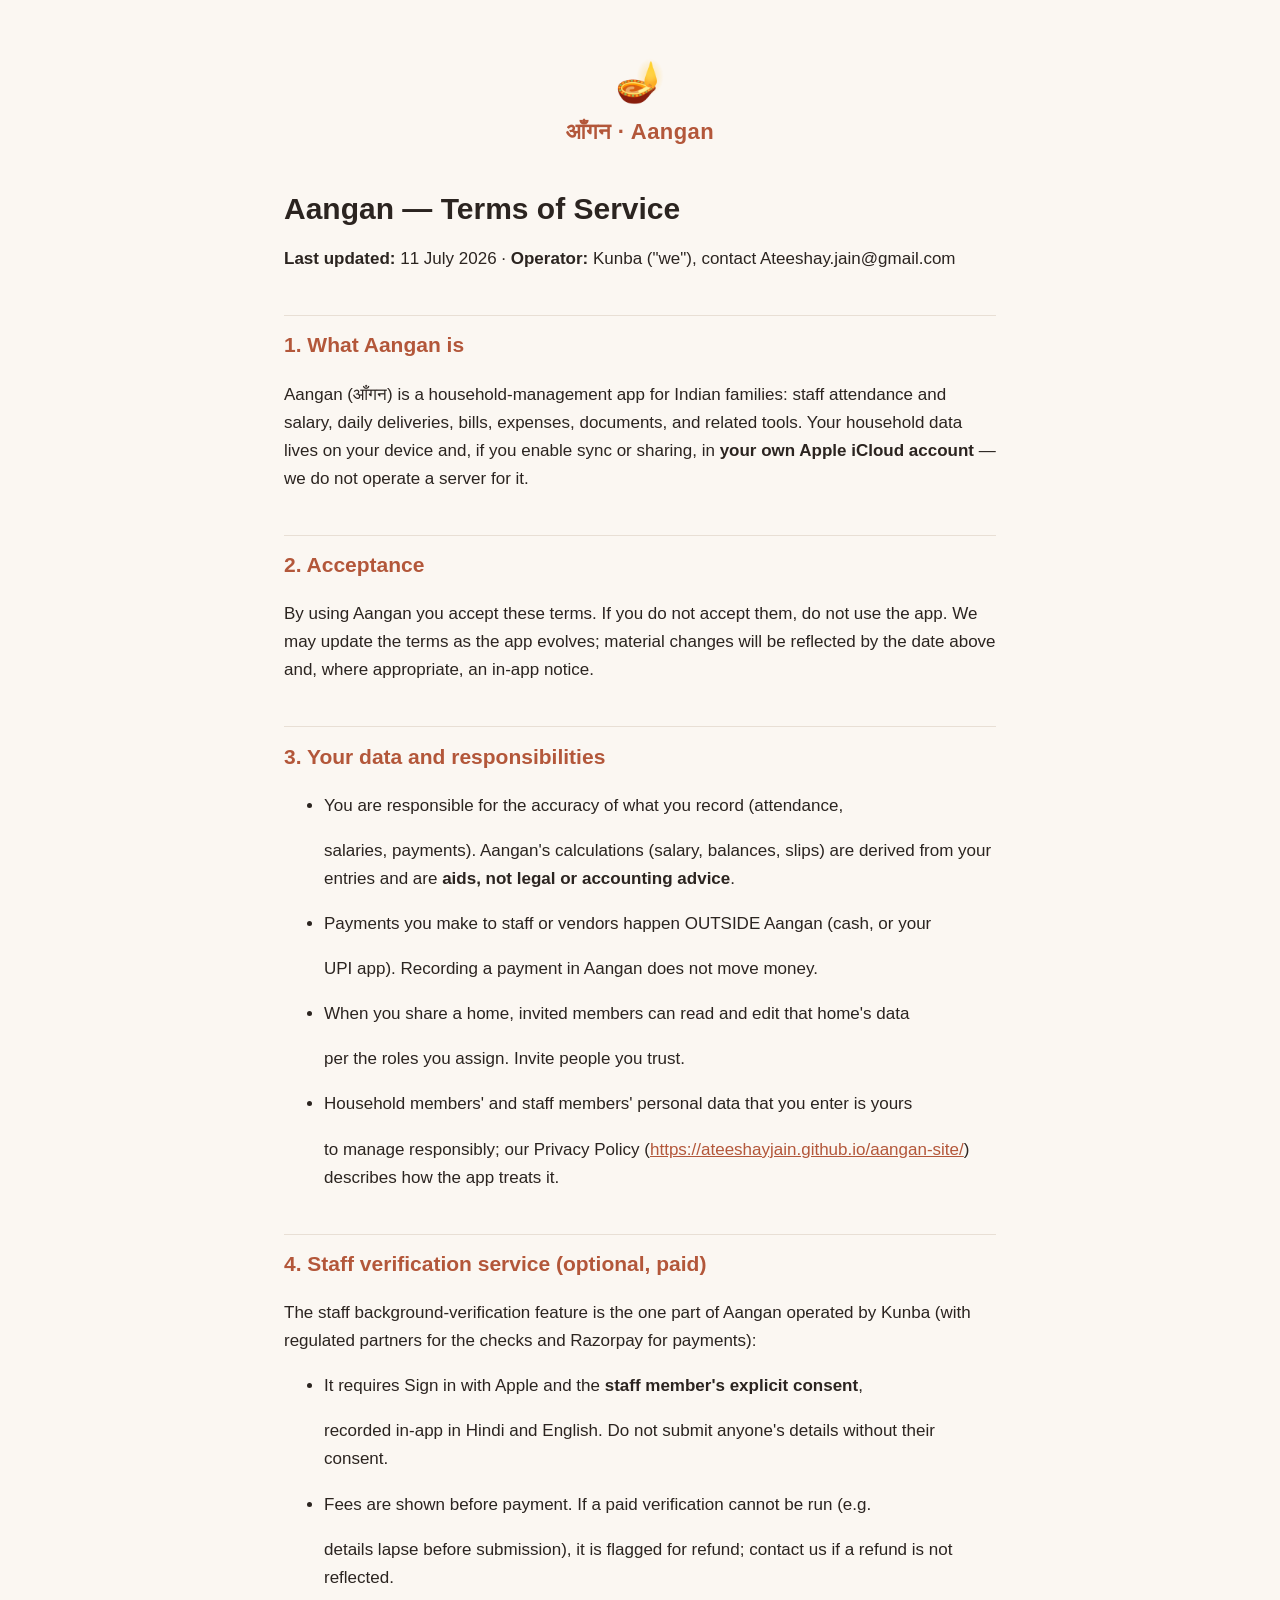
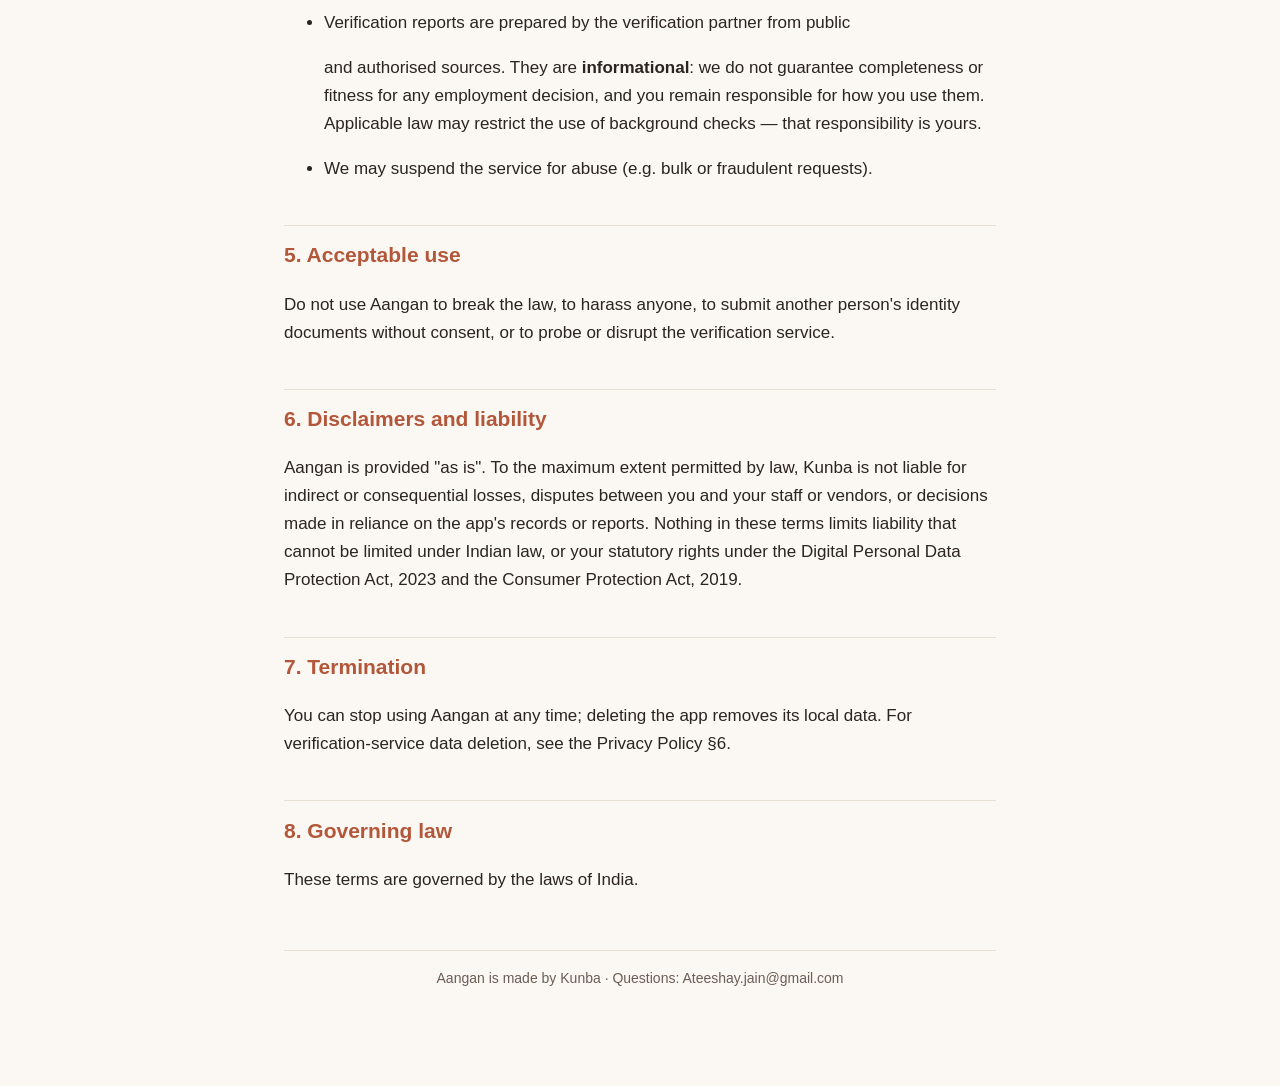
==== terms.html @ 3114297d "Add terms of service (generated from the app repo's TERMS_OF_SERVICE.md)" ====
<!DOCTYPE html>
<html lang="en">
<head>
<meta charset="utf-8">
<meta name="viewport" content="width=device-width, initial-scale=1">
<title>Aangan — Terms of Service</title>
<meta name="description" content="Privacy policy for Aangan (आँगन), the household management app by Kunba.">
<style>
  :root { --terracotta:#B3573A; --ink:#2B2420; --muted:#6B5E55; --bg:#FBF7F2; --card:#FFFFFF; --line:#E8DFD5; }
  * { box-sizing:border-box; }
  body { margin:0; background:var(--bg); color:var(--ink); font:17px/1.65 -apple-system,BlinkMacSystemFont,"Segoe UI",Roboto,sans-serif; }
  main { max-width:760px; margin:0 auto; padding:48px 24px 96px; }
  header { text-align:center; margin-bottom:40px; }
  header .mark { font-size:40px; }
  header .name { font-size:22px; font-weight:700; letter-spacing:.02em; color:var(--terracotta); }
  h1 { font-size:30px; line-height:1.25; margin:.2em 0 .4em; }
  h2 { font-size:21px; margin-top:2em; padding-top:.6em; border-top:1px solid var(--line); color:var(--terracotta); }
  p, li { color:var(--ink); }
  blockquote { margin:1em 0; padding:.7em 1em; background:var(--card); border-left:4px solid var(--terracotta); border-radius:6px; color:var(--muted); }
  table { width:100%; border-collapse:collapse; margin:1em 0; font-size:15px; display:block; overflow-x:auto; }
  th, td { text-align:left; padding:8px 10px; border:1px solid var(--line); vertical-align:top; background:var(--card); }
  th { background:#F3EAE0; }
  code { background:#F3EAE0; padding:1px 5px; border-radius:4px; font-size:.9em; }
  a { color:var(--terracotta); }
  hr { border:none; border-top:1px solid var(--line); margin:2.5em 0; }
  footer { margin-top:56px; padding-top:16px; border-top:1px solid var(--line); color:var(--muted); font-size:14px; text-align:center; }
</style>
</head>
<body>
<main>
<header>
  <div class="mark">🪔</div>
  <div class="name">आँगन · Aangan</div>
</header>
<h1>Aangan — Terms of Service</h1>
<p><strong>Last updated:</strong> 11 July 2026 · <strong>Operator:</strong> Kunba (&quot;we&quot;), contact Ateeshay.jain@gmail.com</p>
<h2>1. What Aangan is</h2>
<p>Aangan (आँगन) is a household-management app for Indian families: staff attendance and salary, daily deliveries, bills, expenses, documents, and related tools. Your household data lives on your device and, if you enable sync or sharing, in <strong>your own Apple iCloud account</strong> — we do not operate a server for it.</p>
<h2>2. Acceptance</h2>
<p>By using Aangan you accept these terms. If you do not accept them, do not use the app. We may update the terms as the app evolves; material changes will be reflected by the date above and, where appropriate, an in-app notice.</p>
<h2>3. Your data and responsibilities</h2>
<ul>
<li>You are responsible for the accuracy of what you record (attendance,</li>
<p>salaries, payments). Aangan&#x27;s calculations (salary, balances, slips) are derived from your entries and are <strong>aids, not legal or accounting advice</strong>.</p>
<li>Payments you make to staff or vendors happen OUTSIDE Aangan (cash, or your</li>
<p>UPI app). Recording a payment in Aangan does not move money.</p>
<li>When you share a home, invited members can read and edit that home&#x27;s data</li>
<p>per the roles you assign. Invite people you trust.</p>
<li>Household members&#x27; and staff members&#x27; personal data that you enter is yours</li>
<p>to manage responsibly; our Privacy Policy (<a href="https://ateeshayjain.github.io/aangan-site/">https://ateeshayjain.github.io/aangan-site/</a>) describes how the app treats it.</p>
</ul>
<h2>4. Staff verification service (optional, paid)</h2>
<p>The staff background-verification feature is the one part of Aangan operated by Kunba (with regulated partners for the checks and Razorpay for payments):</p>
<ul>
<li>It requires Sign in with Apple and the <strong>staff member&#x27;s explicit consent</strong>,</li>
<p>recorded in-app in Hindi and English. Do not submit anyone&#x27;s details without their consent.</p>
<li>Fees are shown before payment. If a paid verification cannot be run (e.g.</li>
<p>details lapse before submission), it is flagged for refund; contact us if a refund is not reflected.</p>
<li>Verification reports are prepared by the verification partner from public</li>
<p>and authorised sources. They are <strong>informational</strong>: we do not guarantee completeness or fitness for any employment decision, and you remain responsible for how you use them. Applicable law may restrict the use of background checks — that responsibility is yours.</p>
<li>We may suspend the service for abuse (e.g. bulk or fraudulent requests).</li>
</ul>
<h2>5. Acceptable use</h2>
<p>Do not use Aangan to break the law, to harass anyone, to submit another person&#x27;s identity documents without consent, or to probe or disrupt the verification service.</p>
<h2>6. Disclaimers and liability</h2>
<p>Aangan is provided &quot;as is&quot;. To the maximum extent permitted by law, Kunba is not liable for indirect or consequential losses, disputes between you and your staff or vendors, or decisions made in reliance on the app&#x27;s records or reports. Nothing in these terms limits liability that cannot be limited under Indian law, or your statutory rights under the Digital Personal Data Protection Act, 2023 and the Consumer Protection Act, 2019.</p>
<h2>7. Termination</h2>
<p>You can stop using Aangan at any time; deleting the app removes its local data. For verification-service data deletion, see the Privacy Policy §6.</p>
<h2>8. Governing law</h2>
<p>These terms are governed by the laws of India.</p>
<footer>Aangan is made by Kunba · Questions: Ateeshay.jain@gmail.com</footer>
</main>
</body>
</html>
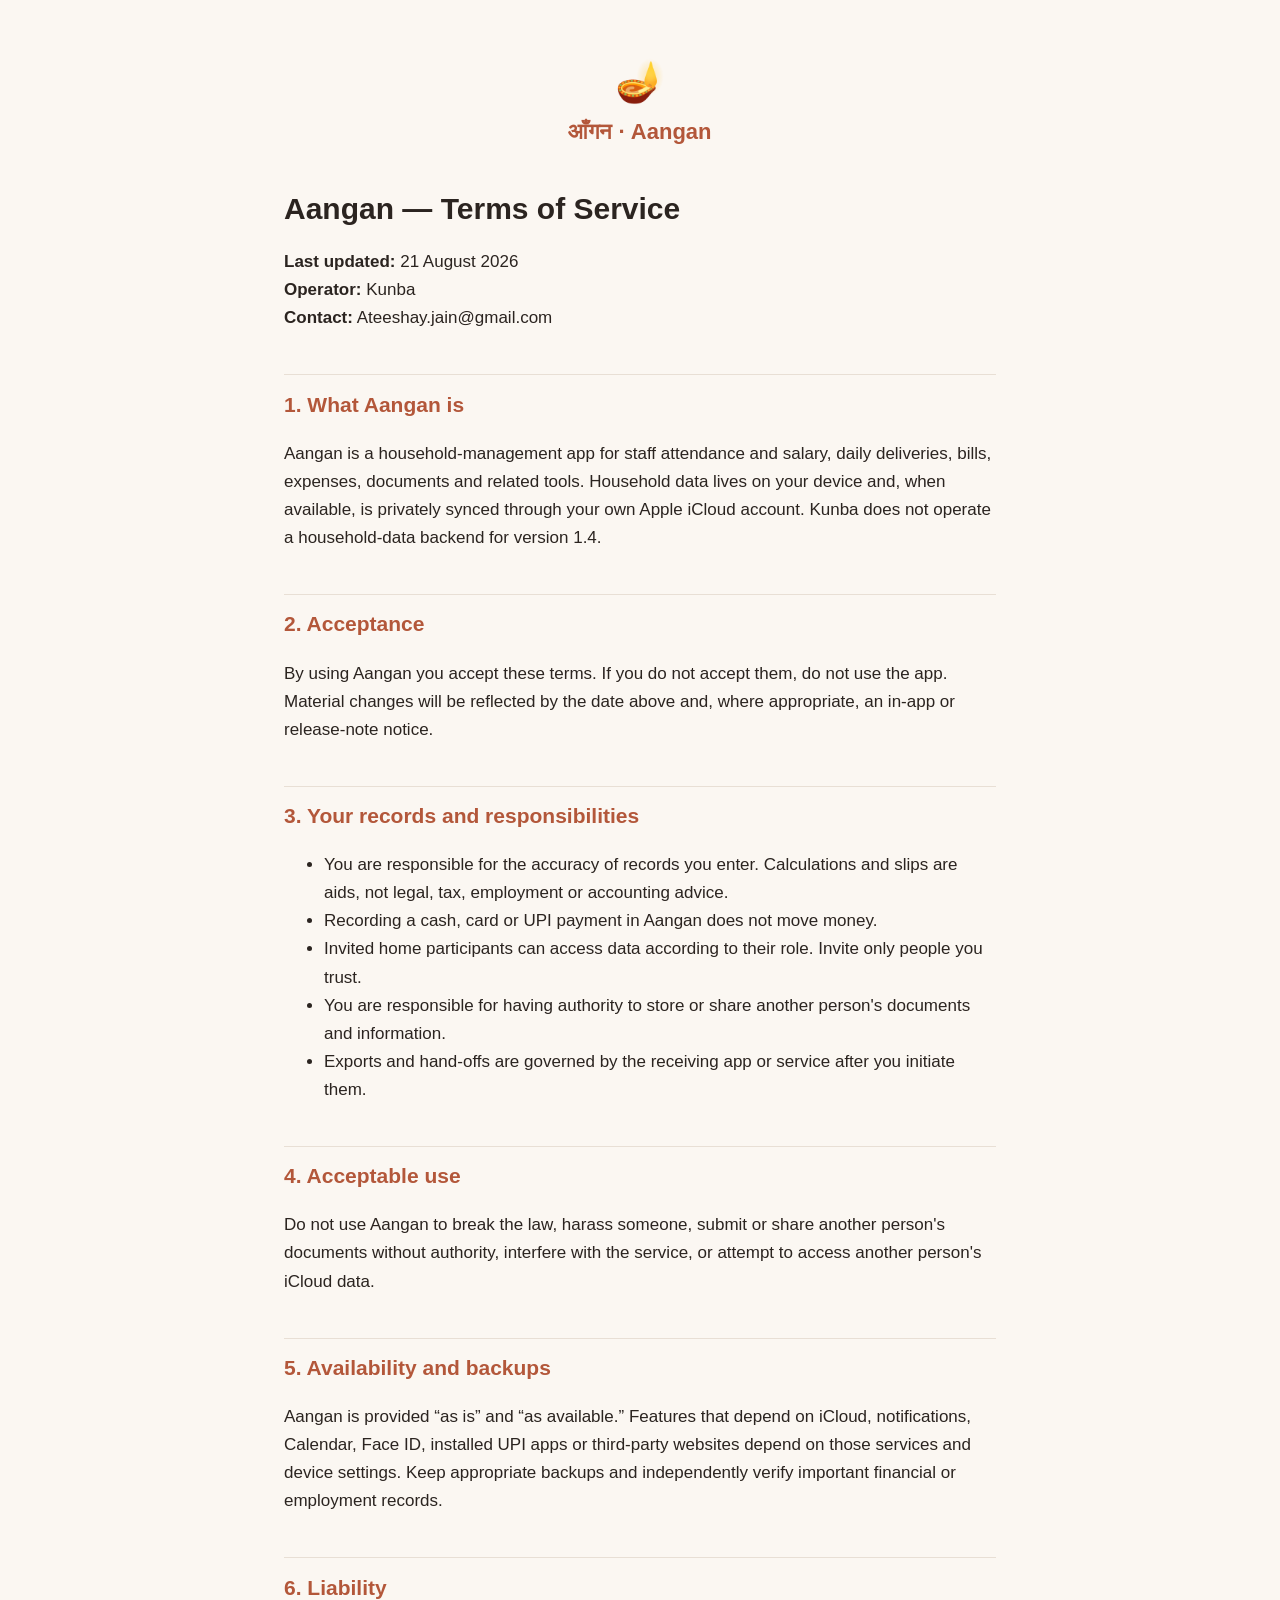
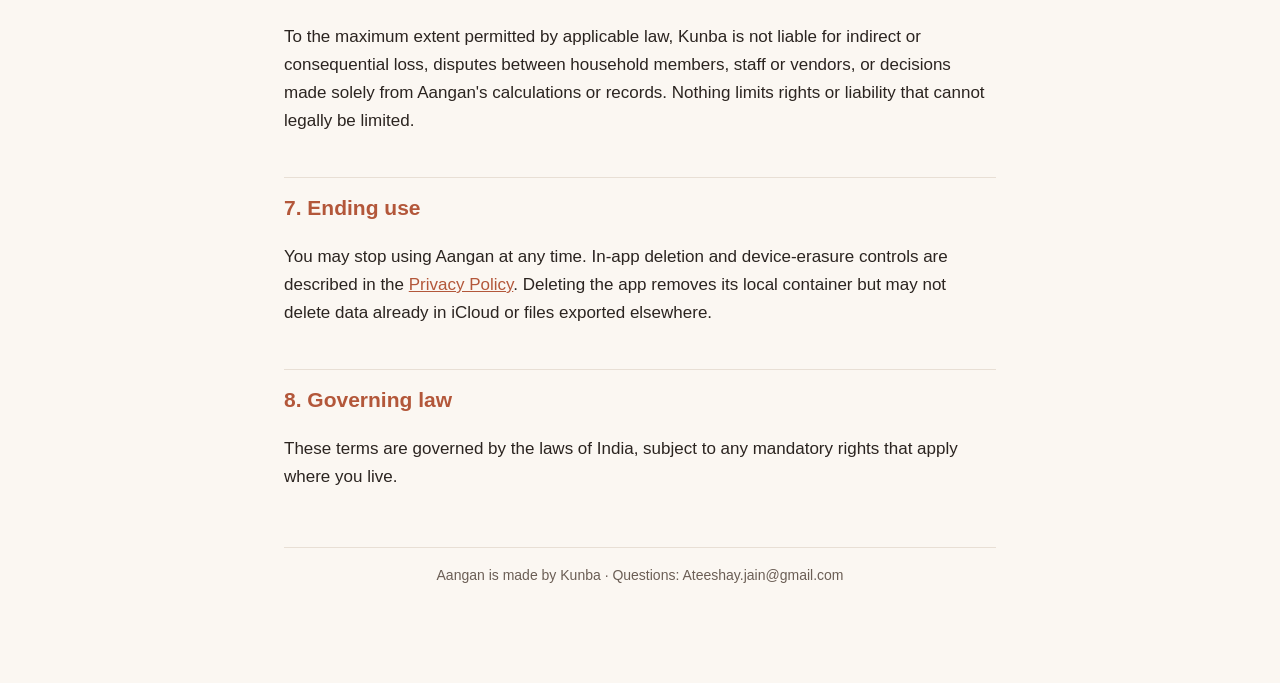
==== commit f8e3d58b: "Update policies for Aangan 1.4 release" ====
--- a/terms.html
+++ b/terms.html
@@ -4,7 +4,7 @@
 <meta charset="utf-8">
 <meta name="viewport" content="width=device-width, initial-scale=1">
 <title>Aangan — Terms of Service</title>
-<meta name="description" content="Privacy policy for Aangan (आँगन), the household management app by Kunba.">
+<meta name="description" content="Terms of service for Aangan (आँगन), the household management app by Kunba.">
 <style>
   :root { --terracotta:#B3573A; --ink:#2B2420; --muted:#6B5E55; --bg:#FBF7F2; --card:#FFFFFF; --line:#E8DFD5; }
   * { box-sizing:border-box; }
@@ -12,62 +12,50 @@
   main { max-width:760px; margin:0 auto; padding:48px 24px 96px; }
   header { text-align:center; margin-bottom:40px; }
   header .mark { font-size:40px; }
-  header .name { font-size:22px; font-weight:700; letter-spacing:.02em; color:var(--terracotta); }
-  h1 { font-size:30px; line-height:1.25; margin:.2em 0 .4em; }
+  header .name { font-size:22px; font-weight:700; color:var(--terracotta); }
+  h1 { font-size:30px; line-height:1.25; }
   h2 { font-size:21px; margin-top:2em; padding-top:.6em; border-top:1px solid var(--line); color:var(--terracotta); }
-  p, li { color:var(--ink); }
-  blockquote { margin:1em 0; padding:.7em 1em; background:var(--card); border-left:4px solid var(--terracotta); border-radius:6px; color:var(--muted); }
-  table { width:100%; border-collapse:collapse; margin:1em 0; font-size:15px; display:block; overflow-x:auto; }
-  th, td { text-align:left; padding:8px 10px; border:1px solid var(--line); vertical-align:top; background:var(--card); }
-  th { background:#F3EAE0; }
-  code { background:#F3EAE0; padding:1px 5px; border-radius:4px; font-size:.9em; }
   a { color:var(--terracotta); }
-  hr { border:none; border-top:1px solid var(--line); margin:2.5em 0; }
   footer { margin-top:56px; padding-top:16px; border-top:1px solid var(--line); color:var(--muted); font-size:14px; text-align:center; }
 </style>
 </head>
 <body>
 <main>
-<header>
-  <div class="mark">🪔</div>
-  <div class="name">आँगन · Aangan</div>
-</header>
+<header><div class="mark">🪔</div><div class="name">आँगन · Aangan</div></header>
 <h1>Aangan — Terms of Service</h1>
-<p><strong>Last updated:</strong> 11 July 2026 · <strong>Operator:</strong> Kunba (&quot;we&quot;), contact Ateeshay.jain@gmail.com</p>
+<p><strong>Last updated:</strong> 21 August 2026<br>
+<strong>Operator:</strong> Kunba<br>
+<strong>Contact:</strong> Ateeshay.jain@gmail.com</p>
+
 <h2>1. What Aangan is</h2>
-<p>Aangan (आँगन) is a household-management app for Indian families: staff attendance and salary, daily deliveries, bills, expenses, documents, and related tools. Your household data lives on your device and, if you enable sync or sharing, in <strong>your own Apple iCloud account</strong> — we do not operate a server for it.</p>
+<p>Aangan is a household-management app for staff attendance and salary, daily deliveries, bills, expenses, documents and related tools. Household data lives on your device and, when available, is privately synced through your own Apple iCloud account. Kunba does not operate a household-data backend for version 1.4.</p>
+
 <h2>2. Acceptance</h2>
-<p>By using Aangan you accept these terms. If you do not accept them, do not use the app. We may update the terms as the app evolves; material changes will be reflected by the date above and, where appropriate, an in-app notice.</p>
-<h2>3. Your data and responsibilities</h2>
+<p>By using Aangan you accept these terms. If you do not accept them, do not use the app. Material changes will be reflected by the date above and, where appropriate, an in-app or release-note notice.</p>
+
+<h2>3. Your records and responsibilities</h2>
 <ul>
-<li>You are responsible for the accuracy of what you record (attendance,</li>
-<p>salaries, payments). Aangan&#x27;s calculations (salary, balances, slips) are derived from your entries and are <strong>aids, not legal or accounting advice</strong>.</p>
-<li>Payments you make to staff or vendors happen OUTSIDE Aangan (cash, or your</li>
-<p>UPI app). Recording a payment in Aangan does not move money.</p>
-<li>When you share a home, invited members can read and edit that home&#x27;s data</li>
-<p>per the roles you assign. Invite people you trust.</p>
-<li>Household members&#x27; and staff members&#x27; personal data that you enter is yours</li>
-<p>to manage responsibly; our Privacy Policy (<a href="https://ateeshayjain.github.io/aangan-site/">https://ateeshayjain.github.io/aangan-site/</a>) describes how the app treats it.</p>
+<li>You are responsible for the accuracy of records you enter. Calculations and slips are aids, not legal, tax, employment or accounting advice.</li>
+<li>Recording a cash, card or UPI payment in Aangan does not move money.</li>
+<li>Invited home participants can access data according to their role. Invite only people you trust.</li>
+<li>You are responsible for having authority to store or share another person's documents and information.</li>
+<li>Exports and hand-offs are governed by the receiving app or service after you initiate them.</li>
 </ul>
-<h2>4. Staff verification service (optional, paid)</h2>
-<p>The staff background-verification feature is the one part of Aangan operated by Kunba (with regulated partners for the checks and Razorpay for payments):</p>
-<ul>
-<li>It requires Sign in with Apple and the <strong>staff member&#x27;s explicit consent</strong>,</li>
-<p>recorded in-app in Hindi and English. Do not submit anyone&#x27;s details without their consent.</p>
-<li>Fees are shown before payment. If a paid verification cannot be run (e.g.</li>
-<p>details lapse before submission), it is flagged for refund; contact us if a refund is not reflected.</p>
-<li>Verification reports are prepared by the verification partner from public</li>
-<p>and authorised sources. They are <strong>informational</strong>: we do not guarantee completeness or fitness for any employment decision, and you remain responsible for how you use them. Applicable law may restrict the use of background checks — that responsibility is yours.</p>
-<li>We may suspend the service for abuse (e.g. bulk or fraudulent requests).</li>
-</ul>
-<h2>5. Acceptable use</h2>
-<p>Do not use Aangan to break the law, to harass anyone, to submit another person&#x27;s identity documents without consent, or to probe or disrupt the verification service.</p>
-<h2>6. Disclaimers and liability</h2>
-<p>Aangan is provided &quot;as is&quot;. To the maximum extent permitted by law, Kunba is not liable for indirect or consequential losses, disputes between you and your staff or vendors, or decisions made in reliance on the app&#x27;s records or reports. Nothing in these terms limits liability that cannot be limited under Indian law, or your statutory rights under the Digital Personal Data Protection Act, 2023 and the Consumer Protection Act, 2019.</p>
-<h2>7. Termination</h2>
-<p>You can stop using Aangan at any time; deleting the app removes its local data. For verification-service data deletion, see the Privacy Policy §6.</p>
+
+<h2>4. Acceptable use</h2>
+<p>Do not use Aangan to break the law, harass someone, submit or share another person's documents without authority, interfere with the service, or attempt to access another person's iCloud data.</p>
+
+<h2>5. Availability and backups</h2>
+<p>Aangan is provided “as is” and “as available.” Features that depend on iCloud, notifications, Calendar, Face ID, installed UPI apps or third-party websites depend on those services and device settings. Keep appropriate backups and independently verify important financial or employment records.</p>
+
+<h2>6. Liability</h2>
+<p>To the maximum extent permitted by applicable law, Kunba is not liable for indirect or consequential loss, disputes between household members, staff or vendors, or decisions made solely from Aangan's calculations or records. Nothing limits rights or liability that cannot legally be limited.</p>
+
+<h2>7. Ending use</h2>
+<p>You may stop using Aangan at any time. In-app deletion and device-erasure controls are described in the <a href="index.html">Privacy Policy</a>. Deleting the app removes its local container but may not delete data already in iCloud or files exported elsewhere.</p>
+
 <h2>8. Governing law</h2>
-<p>These terms are governed by the laws of India.</p>
+<p>These terms are governed by the laws of India, subject to any mandatory rights that apply where you live.</p>
 <footer>Aangan is made by Kunba · Questions: Ateeshay.jain@gmail.com</footer>
 </main>
 </body>
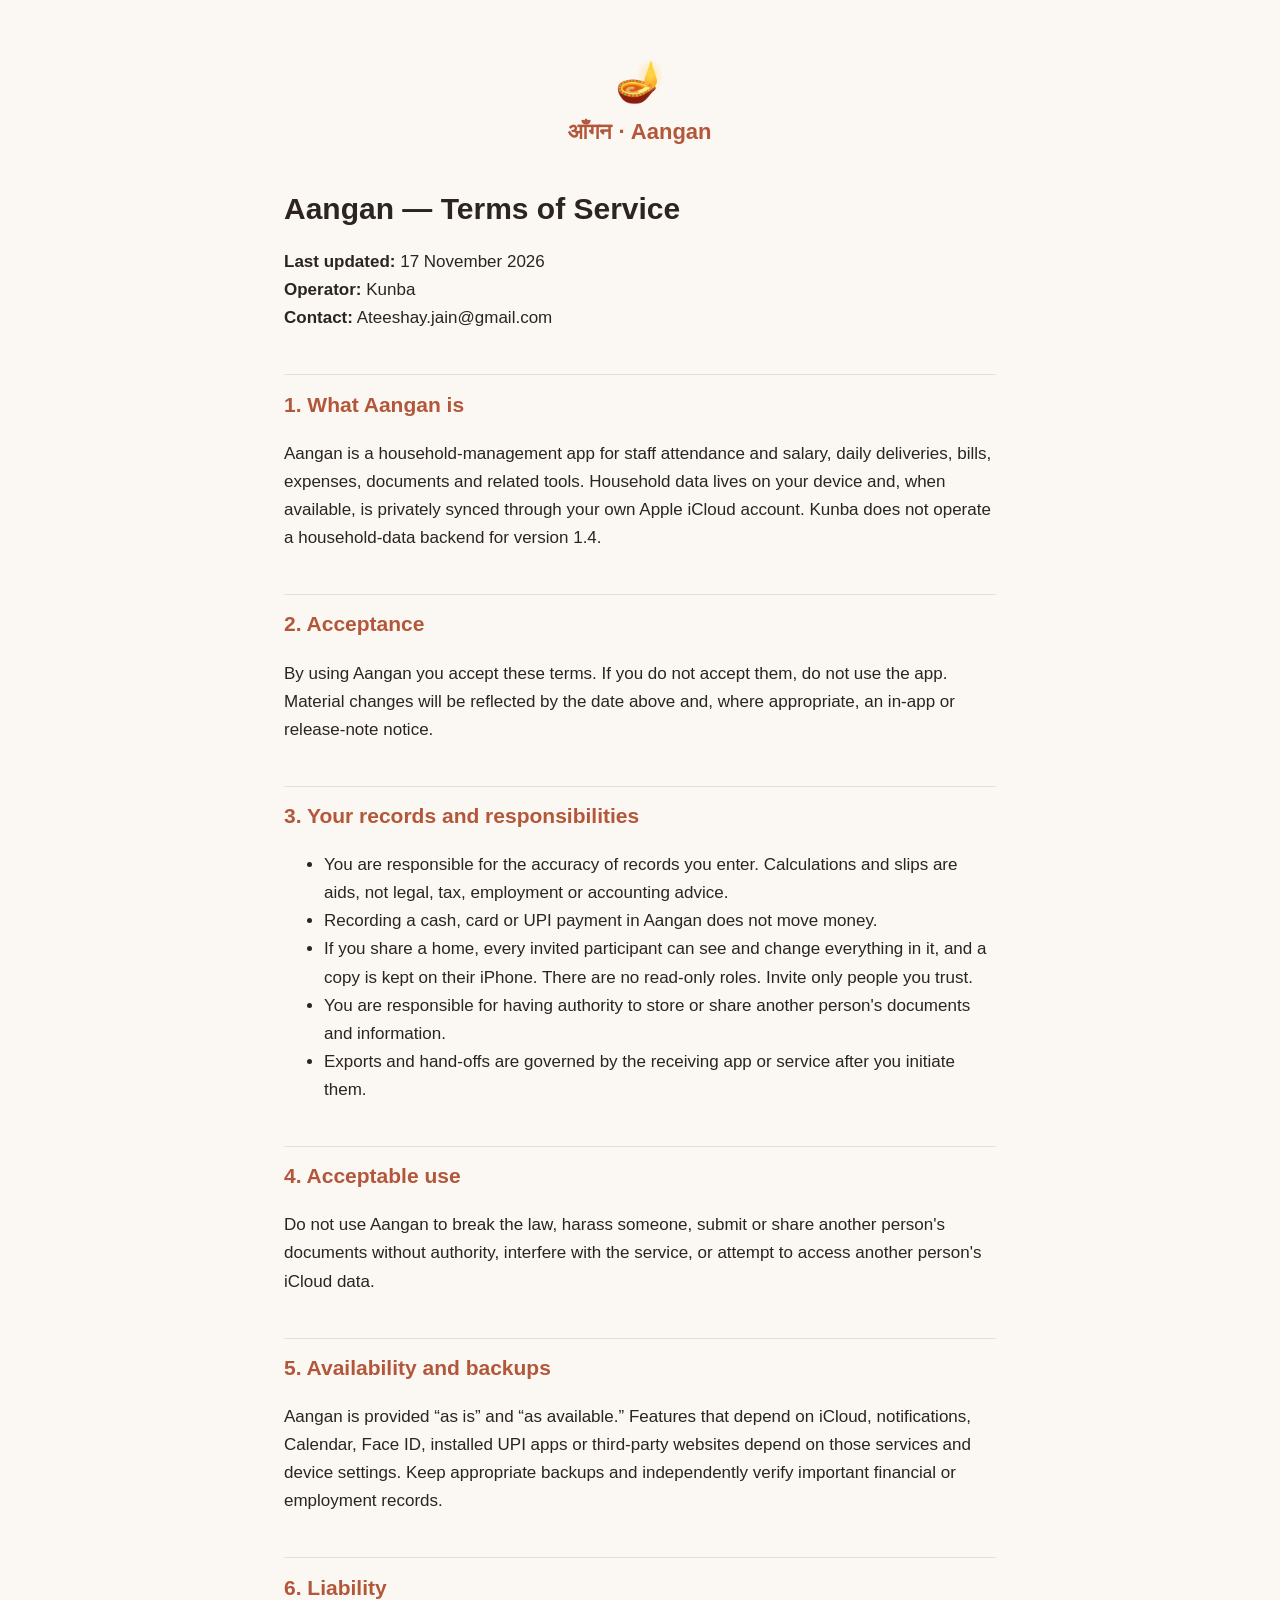
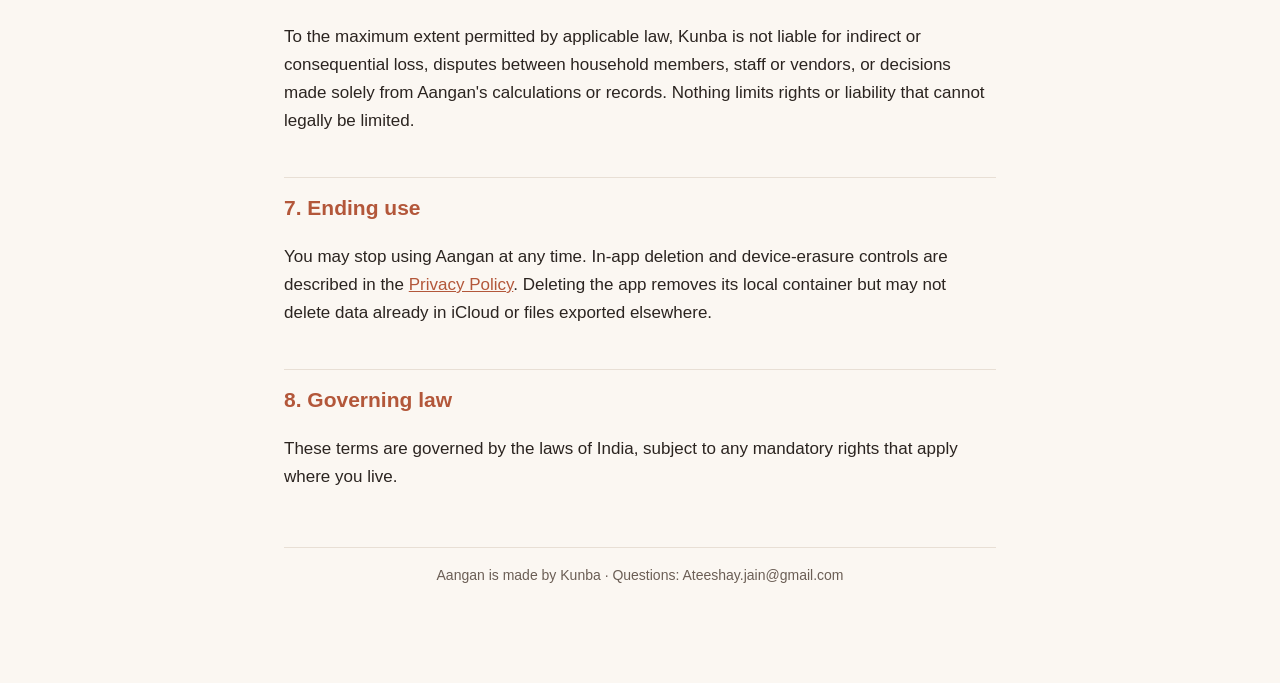
==== commit 70198979: "Privacy policy and terms: iPhone search and Siri, Calendar and reminders, health information, co-own" ====
--- a/terms.html
+++ b/terms.html
@@ -23,7 +23,7 @@
 <main>
 <header><div class="mark">🪔</div><div class="name">आँगन · Aangan</div></header>
 <h1>Aangan — Terms of Service</h1>
-<p><strong>Last updated:</strong> 21 August 2026<br>
+<p><strong>Last updated:</strong> 17 November 2026<br>
 <strong>Operator:</strong> Kunba<br>
 <strong>Contact:</strong> Ateeshay.jain@gmail.com</p>
 
@@ -37,7 +37,7 @@
 <ul>
 <li>You are responsible for the accuracy of records you enter. Calculations and slips are aids, not legal, tax, employment or accounting advice.</li>
 <li>Recording a cash, card or UPI payment in Aangan does not move money.</li>
-<li>Invited home participants can access data according to their role. Invite only people you trust.</li>
+<li>If you share a home, every invited participant can see and change everything in it, and a copy is kept on their iPhone. There are no read-only roles. Invite only people you trust.</li>
 <li>You are responsible for having authority to store or share another person's documents and information.</li>
 <li>Exports and hand-offs are governed by the receiving app or service after you initiate them.</li>
 </ul>
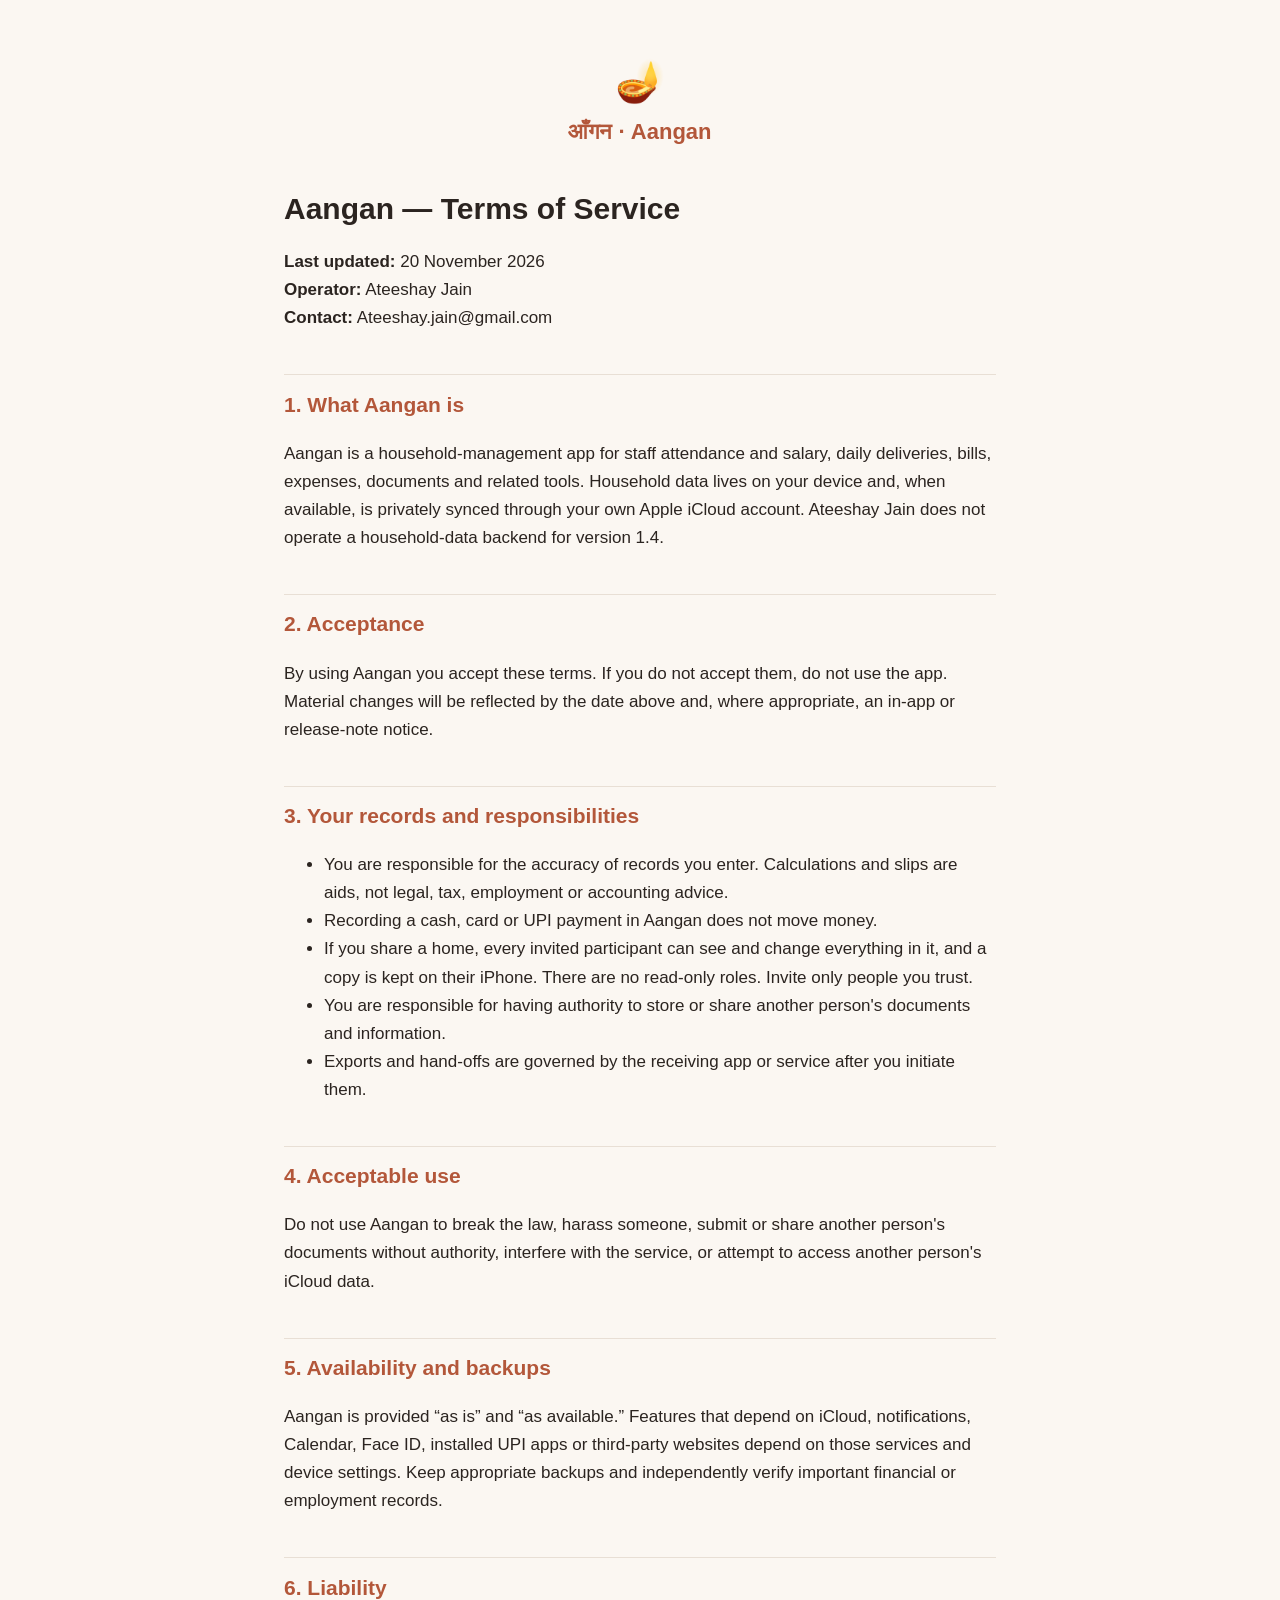
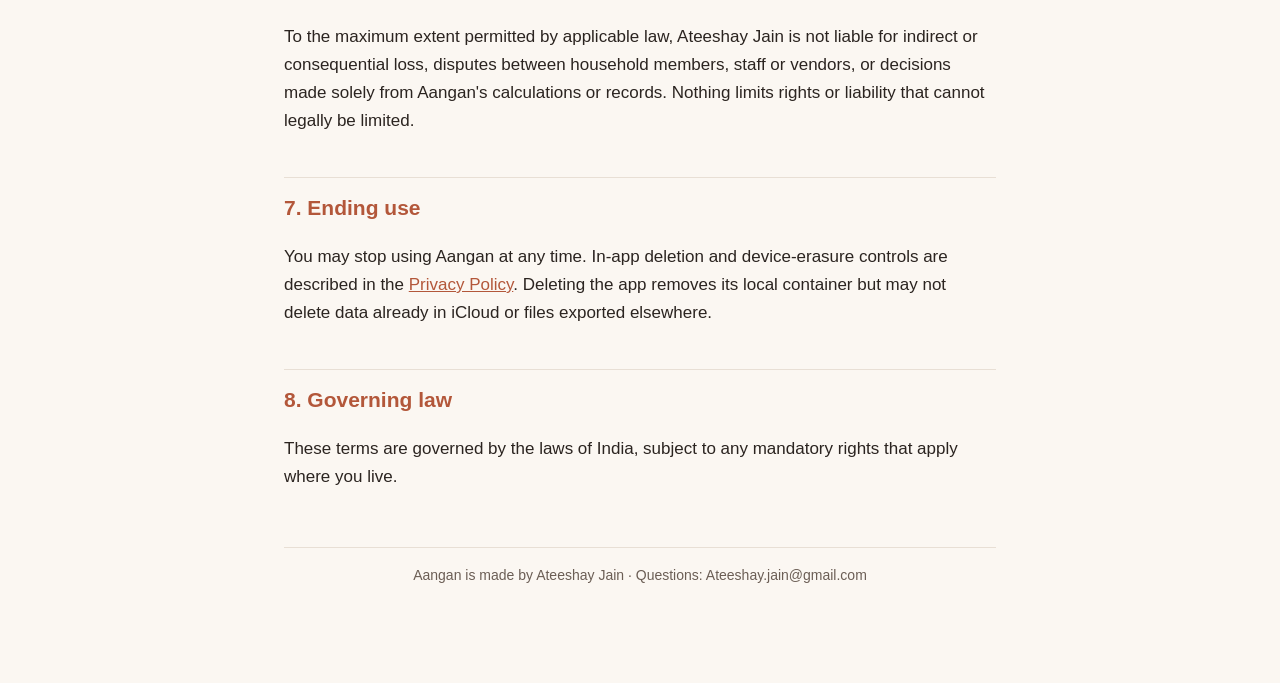
==== commit caf13527: "Privacy policy and terms: describe the App Store version (1.4.3) only; publisher Ateeshay Jain (effe" ====
--- a/terms.html
+++ b/terms.html
@@ -4,7 +4,7 @@
 <meta charset="utf-8">
 <meta name="viewport" content="width=device-width, initial-scale=1">
 <title>Aangan — Terms of Service</title>
-<meta name="description" content="Terms of service for Aangan (आँगन), the household management app by Kunba.">
+<meta name="description" content="Terms of service for Aangan (आँगन), the household management app by Ateeshay Jain.">
 <style>
   :root { --terracotta:#B3573A; --ink:#2B2420; --muted:#6B5E55; --bg:#FBF7F2; --card:#FFFFFF; --line:#E8DFD5; }
   * { box-sizing:border-box; }
@@ -23,12 +23,12 @@
 <main>
 <header><div class="mark">🪔</div><div class="name">आँगन · Aangan</div></header>
 <h1>Aangan — Terms of Service</h1>
-<p><strong>Last updated:</strong> 17 November 2026<br>
-<strong>Operator:</strong> Kunba<br>
+<p><strong>Last updated:</strong> 20 November 2026<br>
+<strong>Operator:</strong> Ateeshay Jain<br>
 <strong>Contact:</strong> Ateeshay.jain@gmail.com</p>
 
 <h2>1. What Aangan is</h2>
-<p>Aangan is a household-management app for staff attendance and salary, daily deliveries, bills, expenses, documents and related tools. Household data lives on your device and, when available, is privately synced through your own Apple iCloud account. Kunba does not operate a household-data backend for version 1.4.</p>
+<p>Aangan is a household-management app for staff attendance and salary, daily deliveries, bills, expenses, documents and related tools. Household data lives on your device and, when available, is privately synced through your own Apple iCloud account. Ateeshay Jain does not operate a household-data backend for version 1.4.</p>
 
 <h2>2. Acceptance</h2>
 <p>By using Aangan you accept these terms. If you do not accept them, do not use the app. Material changes will be reflected by the date above and, where appropriate, an in-app or release-note notice.</p>
@@ -49,14 +49,14 @@
 <p>Aangan is provided “as is” and “as available.” Features that depend on iCloud, notifications, Calendar, Face ID, installed UPI apps or third-party websites depend on those services and device settings. Keep appropriate backups and independently verify important financial or employment records.</p>
 
 <h2>6. Liability</h2>
-<p>To the maximum extent permitted by applicable law, Kunba is not liable for indirect or consequential loss, disputes between household members, staff or vendors, or decisions made solely from Aangan's calculations or records. Nothing limits rights or liability that cannot legally be limited.</p>
+<p>To the maximum extent permitted by applicable law, Ateeshay Jain is not liable for indirect or consequential loss, disputes between household members, staff or vendors, or decisions made solely from Aangan's calculations or records. Nothing limits rights or liability that cannot legally be limited.</p>
 
 <h2>7. Ending use</h2>
 <p>You may stop using Aangan at any time. In-app deletion and device-erasure controls are described in the <a href="index.html">Privacy Policy</a>. Deleting the app removes its local container but may not delete data already in iCloud or files exported elsewhere.</p>
 
 <h2>8. Governing law</h2>
 <p>These terms are governed by the laws of India, subject to any mandatory rights that apply where you live.</p>
-<footer>Aangan is made by Kunba · Questions: Ateeshay.jain@gmail.com</footer>
+<footer>Aangan is made by Ateeshay Jain · Questions: Ateeshay.jain@gmail.com</footer>
 </main>
 </body>
 </html>
